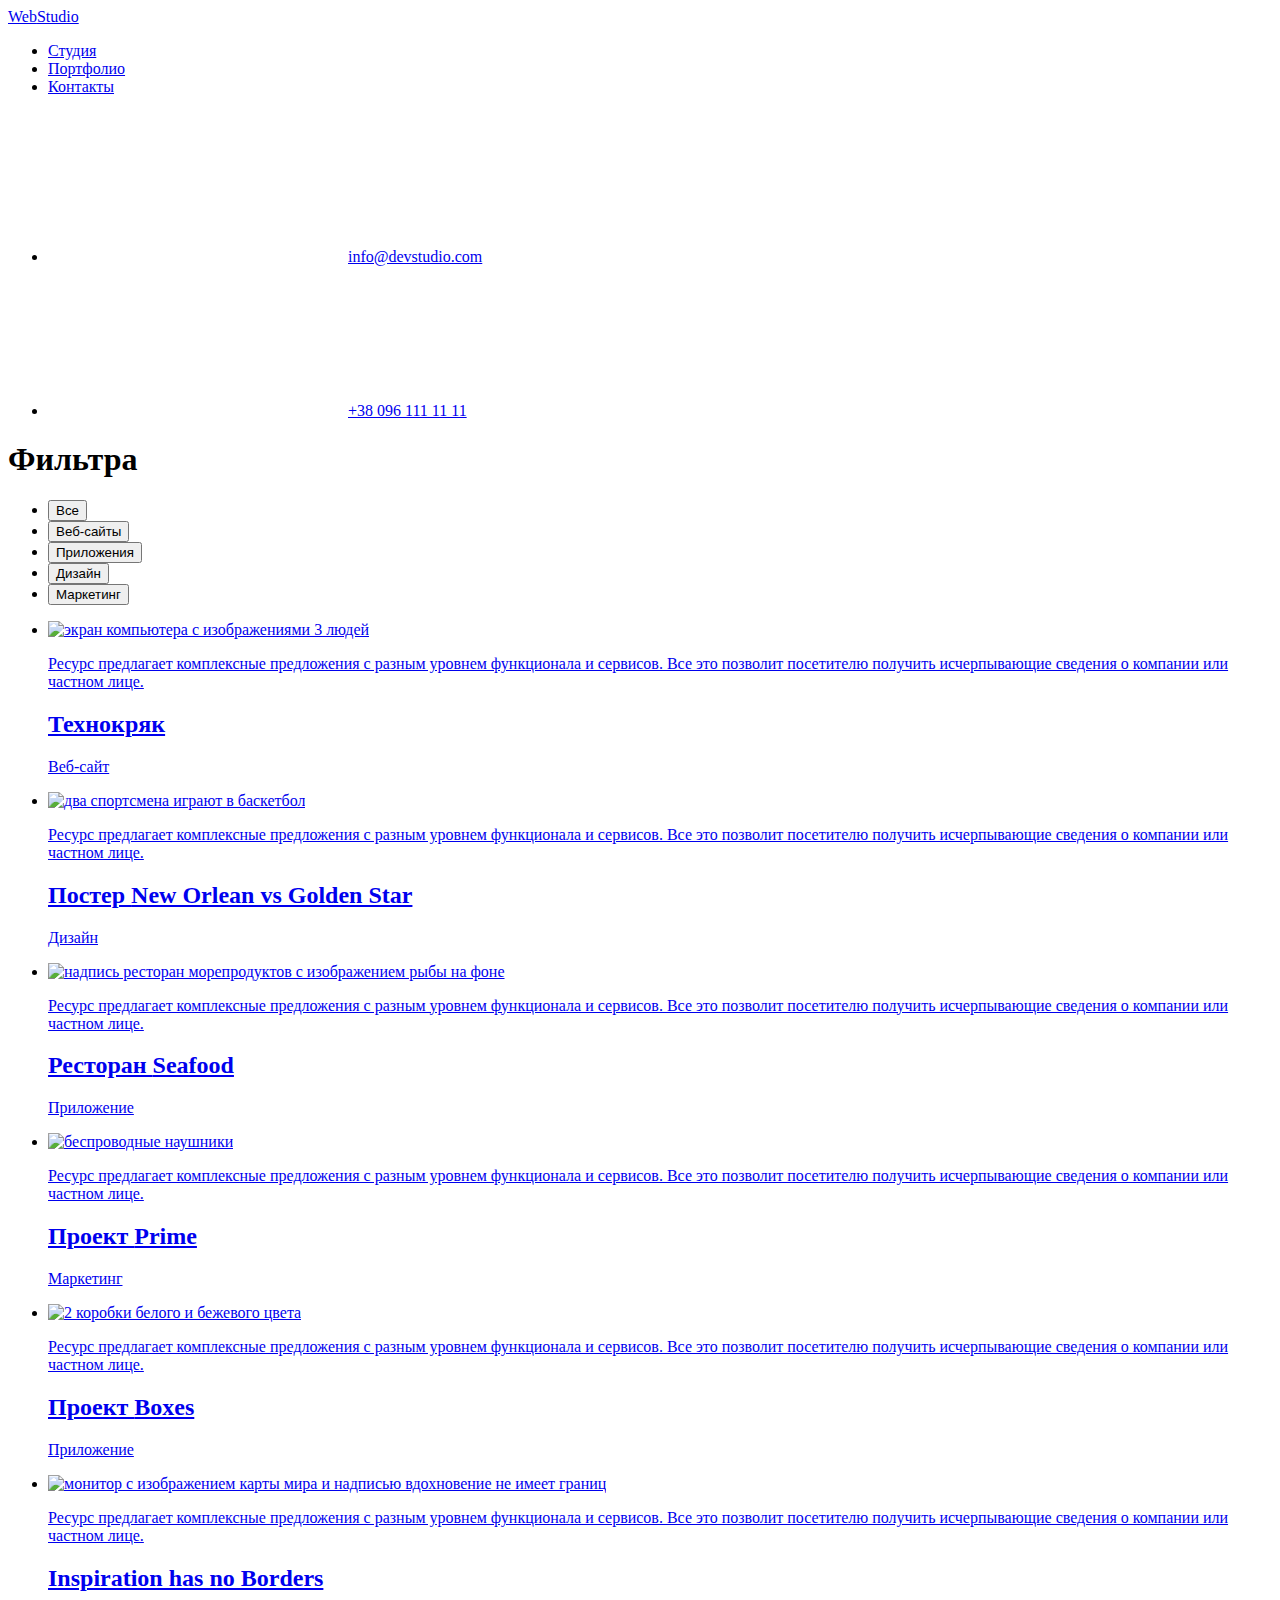
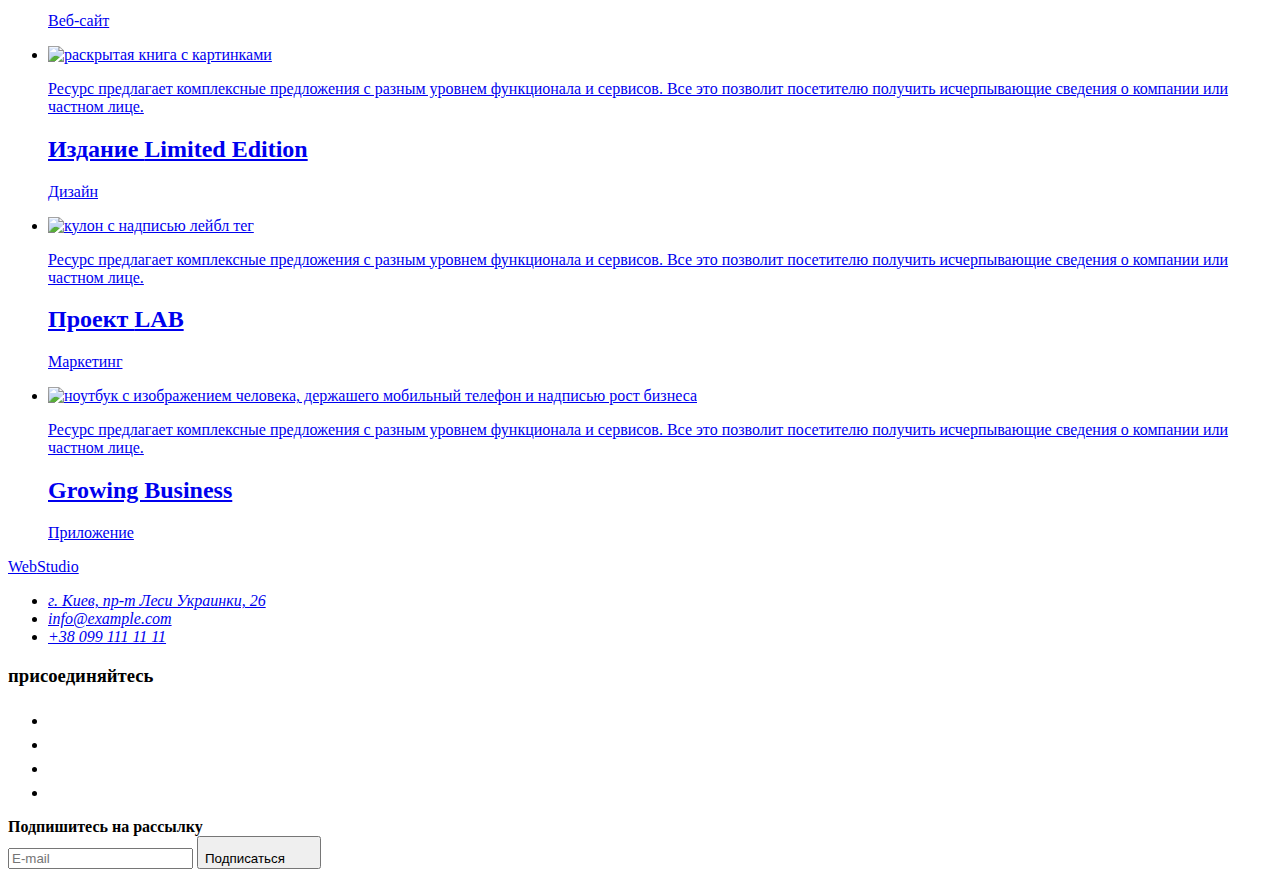
==== portfolio.html @ ca705e02 "Add files via upload" ====
<!DOCTYPE html>
<html lang="ru">

<head>
    <meta charset="UTF-8" />
    <meta http-equiv="X-UA-Compatible" content="IE=edge" />
    <meta name="viewport" content="width=device-width, initial-scale=1.0" />
    <title>Portfolio</title>
    <link rel="preconnect" href="https://fonts.googleapis.com">
    <link rel="preconnect" href="https://fonts.gstatic.com" crossorigin>
    <link rel="stylesheet"
        href="https://fonts.googleapis.com/css2?family=Montserrat:wght@400;700&family=Raleway:wght@700&family=Roboto:wght@400;500;700;900&display=swap">
    <link rel="stylesheet" href="https://cdnjs.cloudflare.com/ajax/libs/modern-normalize/1.1.0/modern-normalize.min.css"
        integrity="sha512-wpPYUAdjBVSE4KJnH1VR1HeZfpl1ub8YT/NKx4PuQ5NmX2tKuGu6U/JRp5y+Y8XG2tV+wKQpNHVUX03MfMFn9Q=="
        crossorigin="anonymous" referrerpolicy="no-referrer" />
    <link rel="stylesheet" href="./css/main.min.css">
</head>

<body class="page">
    <header class="header">
        <div class="div-header container">
            <a href="#" lang="en" class="header-logo-primary logo-primary">Web<span
                    class="logo-secondary_theme_dark">Studio</span></a>
            <nav class="site-nav">
                <ul class="nav-list">
                    <li class="nav-list__item"><a href="./index.html" class="nav-list__link">Студия</a></li>
                    <li class="nav-list__item underline"><a href="./portfolio.html"
                            class="nav-list__link current">Портфолио</a>
                    </li>
                    <li class="nav-list__item"><a href="#" class="nav-list__link">Контакты</a></li>
                </ul>
            </nav>
            <ul class="contacts">
                <li class="nav-list__item"><a href="mailto:info@devstudio.com" class="contact-link"><svg
                            class="contact-icon mail">
                            <use href="./images/icons.svg#icon-email">
                            </use>
                        </svg>info@devstudio.com</a></li>
                <li class="nav-list__item"><a href="tel:+380961111111" class="contact-link"><svg
                            class="contact-icon phone">
                            <use href="./images/icons.svg#icon-smartphone"></use>
                        </svg>+38 096 111 11 11</a></li>
            </ul>
        </div>
    </header>
    <main>
        <section class="portfolio-section section">
            <div class="container">
                <h1 class="visually-hidden">Фильтра</h1>
                <ul class="list-btn">
                    <li class="list-item-btn">
                        <button class="btn-item all" type="button">Все</button>
                    </li>
                    <li class="list-item-btn">
                        <button class="btn-item" type="button">Веб-сайты</button>
                    </li>
                    <li class="list-item-btn">
                        <button class="btn-item" type="button">Приложения</button>
                    </li>
                    <li class="list-item-btn">
                        <button class="btn-item" type="button">Дизайн</button>
                    </li>
                    <li class="list-item-btn">
                        <button class="btn-item" type="button">Маркетинг</button>
                    </li>
                </ul>
                <ul class="list-preview-items">
                    <li class="preview-item">
                        <a href="#" class="preview-link">
                            <div class="preview-img-desc-wrapper">
                                <img class="preview-img" src="./images/work-1-img.jpg"
                                    alt="экран компьютера с изображениями 3 людей" width="370" height="294">
                                <p class="overlay">Ресурс предлагает комплексные предложения с разным уровнем
                                    функционала и сервисов.
                                    Все это позволит посетителю получить
                                    исчерпывающие сведения о компании или частном лице.
                                </p>
                            </div>
                            <div class="preview-desc">
                                <h2 class="preview-title">Технокряк</h2>
                                <p class="preview-text">Веб-сайт</p>
                            </div>
                        </a>
                    </li>
                    <li class="preview-item">
                        <a href="#" class="preview-link">
                            <div class="preview-img-desc-wrapper">
                                <img class="preview-img" src="./images/work-2-img.jpg"
                                    alt="два спортсмена играют в баскетбол" width="370" height="294">
                                <p class="overlay">Ресурс предлагает комплексные предложения с разным уровнем
                                    функционала и сервисов.
                                    Все это позволит посетителю получить
                                    исчерпывающие сведения о компании или частном лице.
                                </p>
                            </div>
                            <div class="preview-desc">
                                <h2 class="preview-title">Постер <span lang="en">New Orlean vs Golden Star</span></h2>
                                <p class="preview-text">Дизайн</p>
                            </div>
                        </a>
                    </li>
                    <li class="preview-item">
                        <a href="#" class="preview-link">
                            <div class="preview-img-desc-wrapper">
                                <img class="preview-img" src="./images/work-3-img.jpg"
                                    alt="надпись ресторан морепродуктов с изображением рыбы на фоне" width="370"
                                    height="294">
                                <p class="overlay">Ресурс предлагает комплексные предложения с разным уровнем
                                    функционала и сервисов.
                                    Все это позволит посетителю получить
                                    исчерпывающие сведения о компании или частном лице.
                                </p>
                            </div>
                            <div class="preview-desc">
                                <h2 class="preview-title">Ресторан <span lang="en">Seafood</span></h2>
                                <p class="preview-text">Приложение</p>
                            </div>
                        </a>
                    </li>
                    <li class="preview-item">
                        <a href="#" class="preview-link">
                            <div class="preview-img-desc-wrapper">
                                <img class="preview-img" src="./images/work-4-img.jpg" alt="беспроводные наушники"
                                    width="370" height="294">
                                <p class="overlay">Ресурс предлагает комплексные предложения с разным уровнем
                                    функционала и сервисов.
                                    Все это позволит посетителю получить
                                    исчерпывающие сведения о компании или частном лице.
                                </p>
                            </div>
                            <div class="preview-desc">
                                <h2 class="preview-title">Проект <span lang="en">Prime</span></h2>
                                <p class="preview-text">Маркетинг</p>
                            </div>
                        </a>
                    </li>
                    <li class="preview-item">
                        <a href="#" class="preview-link">
                            <div class="preview-img-desc-wrapper">
                                <img class="preview-img" src="./images/work-5-img.jpg"
                                    alt="2 коробки белого и бежевого цвета" width="370" height="294">
                                <p class="overlay">Ресурс предлагает комплексные предложения с разным уровнем
                                    функционала и сервисов.
                                    Все это позволит посетителю получить
                                    исчерпывающие сведения о компании или частном лице.
                                </p>
                            </div>
                            <div class="preview-desc">
                                <h2 class="preview-title">Проект <span lang="en">Boxes</span></h2>
                                <p class="preview-text">Приложение</p>
                            </div>
                        </a>
                    </li>
                    <li class="preview-item">
                        <a href="#" class="preview-link">
                            <div class="preview-img-desc-wrapper">
                                <img class="preview-img" src="./images/work-6-img.jpg"
                                    alt="монитор с изображением карты мира и надписью вдохновение не имеет границ"
                                    width="370" height="294">
                                <p class="overlay">Ресурс предлагает комплексные предложения с разным уровнем
                                    функционала и сервисов.
                                    Все это позволит посетителю получить
                                    исчерпывающие сведения о компании или частном лице.
                                </p>
                            </div>
                            <div class="preview-desc">
                                <h2 class="preview-title" lang="en">Inspiration has no Borders</h2>
                                <p class="preview-text">Веб-сайт</p>
                            </div>
                        </a>
                    </li>
                    <li class="preview-item">
                        <a href="#" class="preview-link">
                            <div class="preview-img-desc-wrapper">
                                <img class="preview-img" src="./images/work-7-img.jpg"
                                    alt="раскрытая книга с картинками" width="370" height="294">
                                <p class="overlay">Ресурс предлагает комплексные предложения с разным уровнем
                                    функционала и сервисов.
                                    Все это позволит посетителю получить
                                    исчерпывающие сведения о компании или частном лице.
                                </p>
                            </div>
                            <div class="preview-desc">
                                <h2 class="preview-title">Издание <span lang="en">Limited Edition</span></h2>
                                <p class="preview-text">Дизайн</p>
                            </div>
                        </a>
                    </li>
                    <li class="preview-item">
                        <a href="#" class="preview-link">
                            <div class="preview-img-desc-wrapper">
                                <img class="preview-img" src="./images/work-8-img.jpg" alt="кулон с надписью лейбл тег"
                                    width="370" height="294">
                                <p class="overlay">Ресурс предлагает комплексные предложения с разным уровнем
                                    функционала и сервисов.
                                    Все это позволит посетителю получить
                                    исчерпывающие сведения о компании или частном лице.
                                </p>
                            </div>
                            <div class="preview-desc">
                                <h2 class="preview-title">Проект <span lang="en">LAB</span></h2>
                                <p class="preview-text">Маркетинг</p>
                            </div>
                        </a>
                    </li>
                    <li class="preview-item">
                        <a href="#" class="preview-link">
                            <div class="preview-img-desc-wrapper">
                                <img class="preview-img" src="./images/work-9-img.jpg"
                                    alt="ноутбук с изображением человека, держашего мобильный телефон и надписью рост бизнеса"
                                    width="370" height="294">
                                <p class="overlay">Ресурс предлагает комплексные предложения с разным уровнем
                                    функционала и сервисов.
                                    Все это позволит посетителю получить
                                    исчерпывающие сведения о компании или частном лице.
                                </p>
                            </div>
                            <div class="preview-desc">
                                <h2 class="preview-title" lang="en">Growing Business</h2>
                                <p class="preview-text">Приложение</p>
                            </div>
                        </a>
                    </li>
                </ul>
            </div>
        </section>
    </main>
    <footer class="footer">
        <div class="container footer-container">
            <div class="footer-adress">
                <a href="./index.html" class="footer-logo-primary logo-primary">Web<span
                        class="logo-secondary_theme_light">Studio</span></a>
                <address>
                    <ul class="footer-list-links">
                        <li class="footer-link footer-item">
                            <a href="https://inlnk.ru/emY8E0" target="_blank" rel="noopener noreferrer"
                                class="adress">г.
                                Киев, пр-т
                                Леси Украинки,
                                26</a>
                        </li>
                        <li class="footer-item"><a class="footer-link"
                                href="mailto:info@example.com">info@example.com</a>
                        </li>
                        <li class="footer-item"><a href="tel:+380991111111" class="footer-link">+38 099 111 11 11</a>
                        </li>
                    </ul>
                </address>
            </div>
            <div class="footer-social">
                <h3 class="footer-social-title">присоединяйтесь</h3>
                <ul class="footer-social-list social-list">
                    <li class="social-list-item">
                        <a href="" class="footer-social-link social-link">
                            <svg class="footer-social-icon" width="20" height="20">
                                <use href="./images/icons.svg#icon-instagram"></use>
                            </svg>
                        </a>
                    </li>
                    <li class="social-list-item">
                        <a href="" class="footer-social-link social-link">
                            <svg class="footer-social-icon" width="20" height="20">
                                <use href="./images/icons.svg#icon-twitter"></use>
                            </svg>
                        </a>
                    </li>
                    <li class="social-list-item">
                        <a href="" class="footer-social-link social-link">
                            <svg class="footer-social-icon" width="20" height="20">
                                <use href="./images/icons.svg#icon-facebook"></use>
                            </svg>
                        </a>
                    </li>
                    <li class="social-list-item">
                        <a href="" class="footer-social-link social-link">
                            <svg class="footer-social-icon" width="20" height="20">
                                <use href="./images/icons.svg#icon-linkedin"></use>
                            </svg>
                        </a>
                    </li>
                </ul>
            </div>
            <div class="footer-form-wrapper">
                <form class="footer-form-subscribe">
                    <b class="footer-form-title">Подпишитесь на рассылку</b>
                    <div class="footer-form-input-wrapper">
                        <input class="footer-form-input" name="email" type="email" placeholder="E-mail" required>
                        <button type="submit" class="footer-submit-btn modal-btn">Подписаться
                            <svg class="footer-form-icon" width="24" height="24">
                                <use href="./images/icons.svg#icon-icon-send"></use>
                            </svg>
                        </button>
                    </div>
                </form>
            </div>
        </div>
    </footer>
</body>

</html>
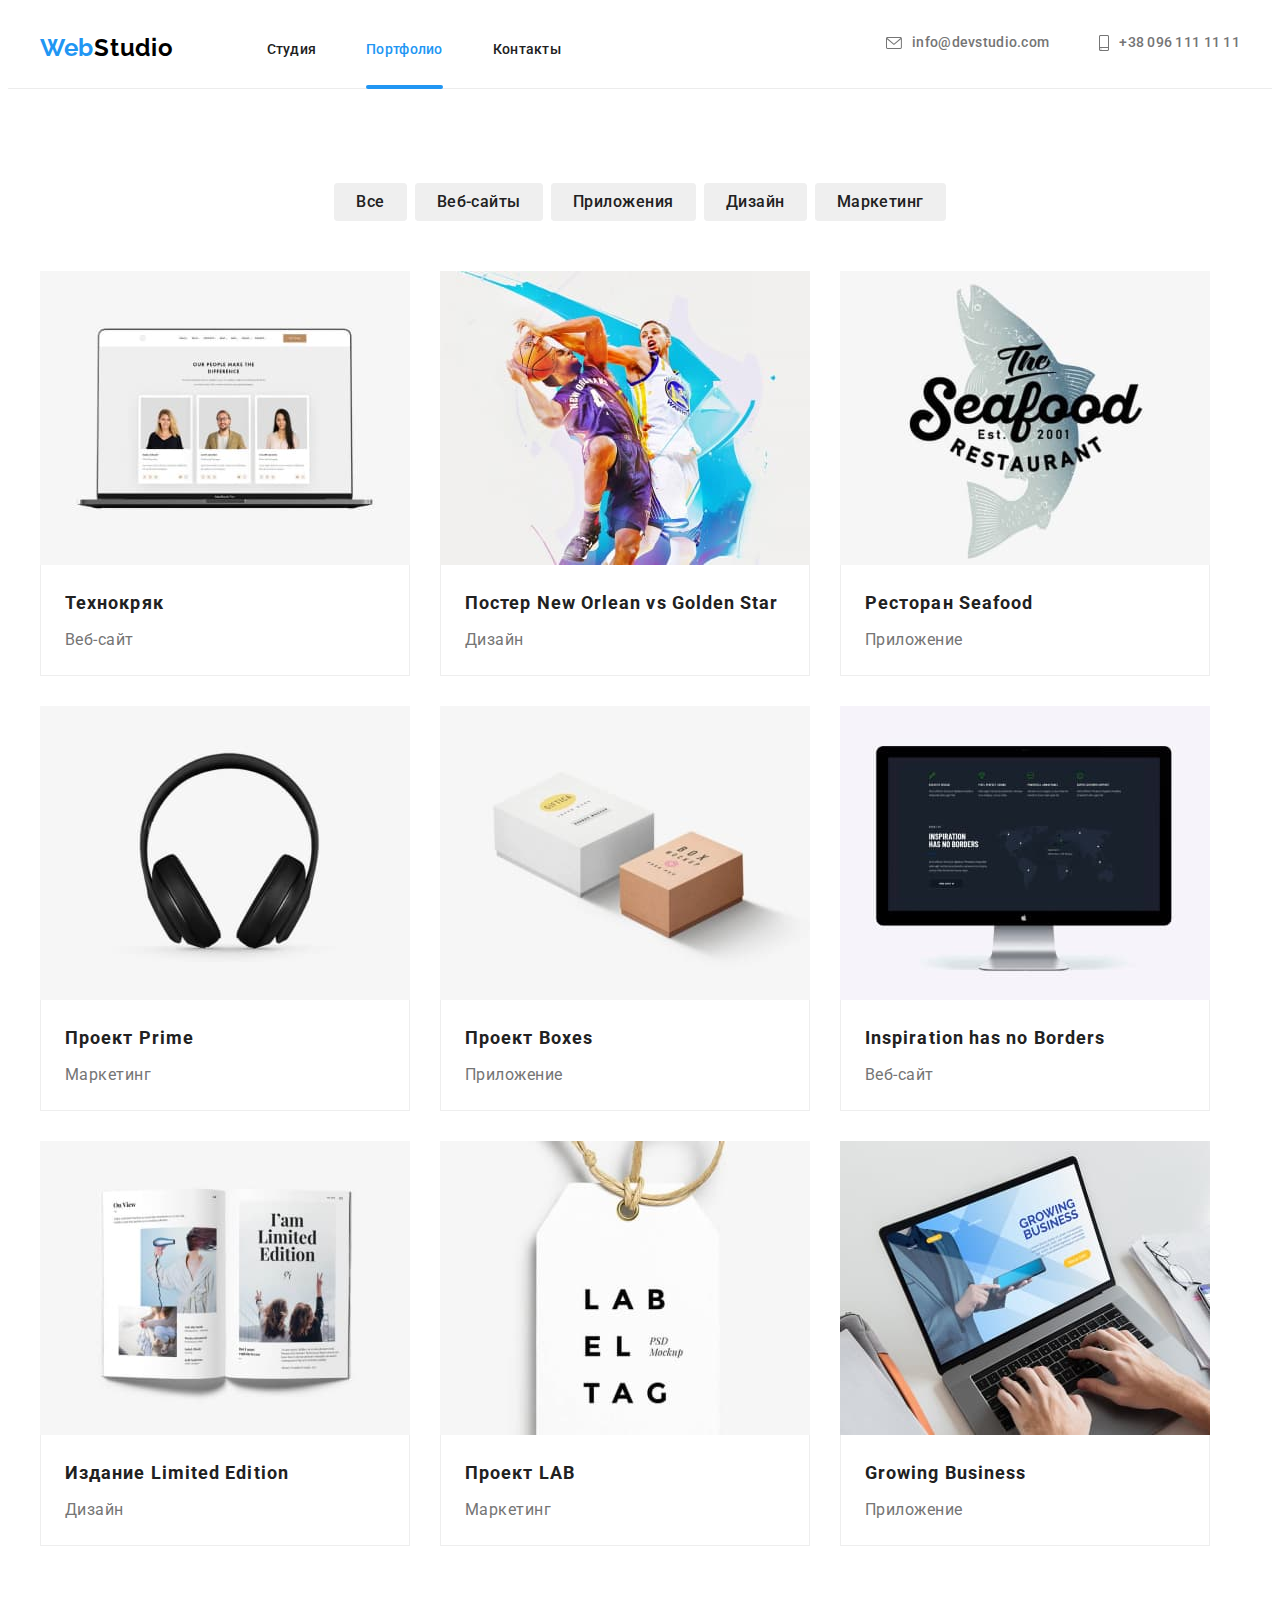
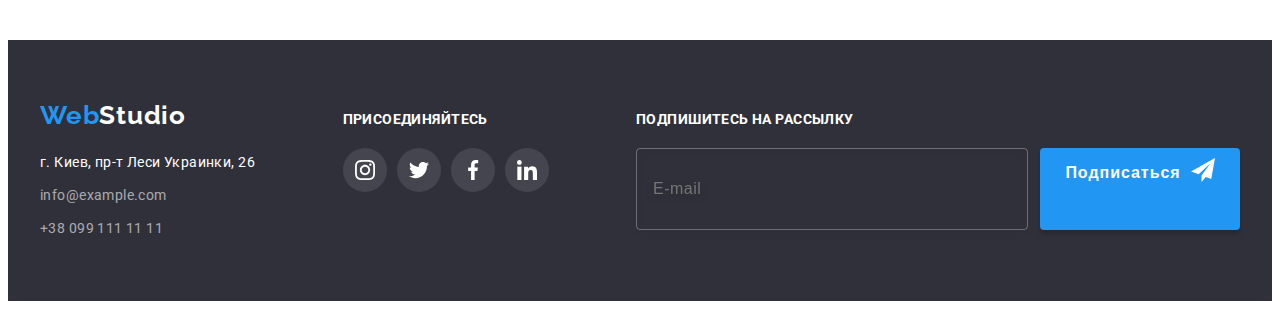
==== commit bd3b7b54: "header" ====
--- a/portfolio.html
+++ b/portfolio.html
@@ -25,13 +25,17 @@
                 <ul class="nav-list">
                     <li class="nav-list__item"><a href="./index.html" class="nav-list__link">Студия</a></li>
                     <li class="nav-list__item underline"><a href="./portfolio.html"
-                            class="nav-list__link current">Портфолио</a>
-                    </li>
+                            class="nav-list__link current">Портфолио</a></li>
                     <li class="nav-list__item"><a href="#" class="nav-list__link">Контакты</a></li>
                 </ul>
             </nav>
+            <button type="button" class="mobile-menu-btn" data-menu-open>
+                <svg class="mobile-menu-btn__icon" width="40" height="40">
+                    <use href="./images/icons.svg#burger-menu-icon"></use>
+                </svg>
+            </button>
             <ul class="contacts">
-                <li class="nav-list__item"><a href="mailto:info@devstudio.com" class="contact-link"><svg
+                <li class="nav-list__item mail-item"><a href="mailto:info@devstudio.com" class="contact-link"><svg
                             class="contact-icon mail">
                             <use href="./images/icons.svg#icon-email">
                             </use>
@@ -41,6 +45,36 @@
                             <use href="./images/icons.svg#icon-smartphone"></use>
                         </svg>+38 096 111 11 11</a></li>
             </ul>
+        </div>
+
+        <div class="mobile-menu" data-menu>
+            <div class="container mobile-menu__container">
+                <button type="button" class="mobile-menu__close-btn" data-menu-close>
+                    <svg class="mobile-menu__close-icon" width="40" height="40">
+                        <use href="./images/icons.svg#icon-close"></use>
+                    </svg>
+                </button>
+                <ul class="mobile-nav-list">
+                    <li class="mobile-nav-list__item"><a href="./index.html" class="mobile-nav-list__link">Студия</a>
+                    </li>
+                    <li class="mobile-nav-list__item"><a href="./portfolio.html"
+                            class="mobile-nav-list__link  mobile-curent">Портфолио</a></li>
+                    <li class="mobile-nav-list__item"><a href="#" class="mobile-nav-list__link">Контакты</a></li>
+                </ul>
+                <ul class="mobile-contacts-list">
+                    <li class="mobile-contacts-list__item"><a href="tel:+380961111111" class="mobile-phone">+38 096 111
+                            11 11</a>
+                    </li>
+                    <li class="mobile-contacts-list__item"><a href="mailto:info@devstudio.com"
+                            class="mobile-email">info@devstudio.com</a></li>
+                </ul>
+                <ul class="mobile-social-list">
+                    <li class="mobile-social-list__item"><a class="mobile-social-list__link" href="">Instagram</a></li>
+                    <li class="mobile-social-list__item"><a class="mobile-social-list__link" href="">Twitter</a></li>
+                    <li class="mobile-social-list__item"><a class="mobile-social-list__link" href="">Facebook</a></li>
+                    <li class="mobile-social-list__item"><a class="mobile-social-list__link" href="">LinkedIn</a></li>
+                </ul>
+            </div>
         </div>
     </header>
     <main>
@@ -295,6 +329,7 @@
             </div>
         </div>
     </footer>
+    <script src="./js/menu.js"></script>
 </body>
 
 </html>--- a/css/main.min.css
+++ b/css/main.min.css
@@ -0,0 +1,2 @@
+:root{--primary-font-family: "Roboto", sans-serif;--secondary-font-family: "Raleway", sans-serif;--primary-text-color-dark: #212121;--secondary-text-color-dark: #757575;--primary-text-color-light: #ffffff;--secondary-text-color-light: rgba(255, 255, 255, 0.6);--primary-bgc-dark: #2f303a;--secondary-bgc-light: #f5f4fa;--accent-color: #2196f3}.visually-hidden{position:absolute;width:1px;height:1px;margin:-1px;padding:0;overflow:hidden;border:0;clip:rect(0 0 0 0)}.page{color:var(--primary-text-color-dark);background-color:var(--primary-text-color-light);font-family:var(--primary-font-family);font-style:normal;font-weight:normal}h1,h2,h3,p,ul{margin-top:0;margin-bottom:0}ul{list-style:none}a{text-decoration:none}.section{padding-top:94px;padding-bottom:94px}.container{width:100%;padding-left:15px;padding-right:15px;margin-right:auto;margin-left:auto}button{cursor:pointer;border-width:0}.modal-btn{padding:10px;min-width:200px;font-weight:bold;font-size:16px;line-height:1.88;letter-spacing:0.06em;color:var(--primary-text-color-light);background-color:var(--accent-color);box-shadow:0px 4px 4px rgba(0,0,0,0.15);border-radius:4px;transition:background-color 250ms cubic-bezier(0.4, 0, 0.2, 1)}.modal-btn:hover,.modal-btn:focus{outline:none;background-color:#188ce8}.hero-title{margin-bottom:30px;font-weight:900;font-size:44px;line-height:1.36;text-transform:uppercase}.title-dark{margin-bottom:50px;font-weight:bold;font-size:36px;line-height:1.17;text-align:center;letter-spacing:0.03em}.social-list{padding-left:0;display:flex;justify-content:center}.social-list-item{margin-right:10px}.social-list-item:last-child{margin-right:0}.social-link{display:flex;justify-content:center;align-items:center;width:44px;height:44px;border-radius:50%;transition:background-color 250ms cubic-bezier(0.4, 0, 0.2, 1)}.social-link:hover,.social-link:focus{background-color:var(--accent-color)}.logo-primary{color:var(--accent-color);font-family:var(--secondary-font-family);font-weight:bold;font-size:26px;line-height:1.19;letter-spacing:0.03em}.backdrop{position:fixed;top:0;left:0;width:100vw;height:100vh;background-color:rgba(0,0,0,0.2);transition:opacity 250ms cubic-bezier(0.4, 0, 0.2, 1),visibility 250ms cubic-bezier(0.4, 0, 0.2, 1)}.backdrop.is-hidden{opacity:0;visibility:hidden;pointer-events:none}.modal{position:absolute;top:50%;left:50%;transform:translate(-50%, -50%);width:528px;height:580px;background-color:#fff;padding:40px}.modal-close-btn{position:absolute;top:8px;right:8px;display:flex;justify-content:center;align-items:center;width:30px;height:30px;border-radius:50%;border:1px solid rgba(0,0,0,0.1);background-color:transparent;padding:0}.modal-close-btn:hover .madal-close-icon{fill:#2196F3}.contact-form-title{display:block;margin-bottom:12px;line-height:1.15;text-align:center;letter-spacing:0.03em}.contact-form-name{font-family:var(--primary-font-family);font-style:normal;font-weight:400;font-size:12px;line-height:1.17;letter-spacing:0.01em;color:#757575}.contact-form-field{display:block;height:58px;margin-bottom:10px}.contact-form-input{width:100%;height:40px;border:1px solid rgba(33,33,33,0.2);border-radius:4px;padding-top:11px;padding-bottom:11px;padding-left:42px;transition:border-color 250ms cubic-bezier(0.4, 0, 0.2, 1)}.contact-form-input:focus{outline:none;border-color:var(--accent-color)}.contact-form-input-wrapper{position:relative;display:flex;margin-top:4px}.contact-form-icon{position:absolute;top:50%;left:12px;transform:translateY(-50%);transition:fill 250ms cubic-bezier(0.4, 0, 0.2, 1)}.contact-form-input:focus+.contact-form-icon{fill:var(--accent-color)}.contact-form-checkbox-wrapper{display:flex;justify-content:center;align-items:center;margin-bottom:30px}.contact-form-message{width:100%;height:120px;margin-top:4px;padding:12px 16px;border:1px solid rgba(33,33,33,0.2);border-radius:4px;resize:none;transition:border-color 250ms cubic-bezier(0.4, 0, 0.2, 1)}.contact-form-message:focus{outline:none;border-color:var(--accent-color)}.contact-form-message::placeholder{font-size:12px;color:rgba(117,117,117,0.5)}.message{height:138px;margin-bottom:20px}.contact-form-checkbox-desc{display:flex;align-items:center;font-family:var(--primary-font-family);font-style:normal;font-weight:400;font-size:14px;line-height:1.71;letter-spacing:0.03em;color:var(--secondary-text-color-dark)}.contact-form-checkbox-desc::before{display:inline-block;content:"";margin-right:8px;width:16px;height:15px;border:0.2px solid #212121;border-radius:2px;cursor:pointer;transition:border 250ms cubic-bezier(0.4, 0, 0.2, 1)}.contact-form-checkbox:checked+.contact-form-checkbox-desc::before{background-color:var(--accent-color);background-image:url(../images/icon-features/Vector.svg);background-repeat:no-repeat;background-position:center}.contact-form-checkbox:focus+.contact-form-checkbox-desc::before{border:0.2px solid var(--accent-color)}.contact-form-link{text-decoration-line:underline;color:var(--accent-color)}.contact-form-submit-btn{display:block;margin-left:auto;margin-right:auto}.div-header{display:flex;justify-content:space-between;align-items:center;padding-left:15px;padding-right:15px}@media screen and (min-width: 480px){.container{width:470px}}@media screen and (min-width: 768px){.container{width:768px}}.header{position:relative;border-bottom:1px solid #ececec}.logo-secondary_theme_dark{color:#000000}@media screen and (max-width: 767px){.nav-list{display:none}.contacts{display:none}.header-logo-primary{padding-top:16px;padding-bottom:16px;font-size:24px;line-height:1.17}.mobile-menu-btn{background-color:transparent;border:none;padding:0;line-height:0}.mobile-menu-btn__icon{fill:#000000}.mobile-menu-btn:hover .mobile-menu-btn__icon{fill:#2196F3}.mobile-menu{position:absolute;top:0;left:0;width:100%;height:100vh;overflow:auto;background-color:var(--primary-text-color-light);z-index:2;opacity:0;visibility:hidden;pointer-events:none;transition:opacity 250ms cubic-bezier(0.4, 0, 0.2, 1),visibility 250ms cubic-bezier(0.4, 0, 0.2, 1)}.mobile-menu.is-open{opacity:1;visibility:visible;pointer-events:auto;padding-bottom:48px}.mobile-menu__close-btn{position:absolute;top:10px;right:15px;background-color:transparent;border:none;padding:0;line-height:0;transition:fill 250ms cubic-bezier(0.4, 0, 0.2, 1)}.mobile-menu__close-btn:hover .mobile-menu__close-icon,.mobile-menu__close-btn:focus .mobile-menu__close-icon{fill:#2196F3}.mobile-menu__container{position:relative;display:flex;flex-direction:column;justify-content:space-between;height:100%;padding-top:48px;padding-bottom:48px}.mobile-nav-list__item:not(:last-child){margin-bottom:32px}.mobile-nav-list__link{font-family:'Roboto';font-style:normal;font-weight:500;font-size:40px;line-height:1.18;letter-spacing:0.02em;color:#212121}.mobile-curent{color:var(--accent-color)}.mobile-contacts-list{margin-top:302px;margin-bottom:64px}.mobile-contacts-list__item:not(:last-child){margin-bottom:32px}.mobile-social-list{display:flex;align-items:center}.mobile-social-list__item:not(:last-child){padding-right:10px;margin-right:9px;border-right:1px solid rgba(33,33,33,0.2)}.mobile-social-list__link{font-weight:500;font-size:18px;line-height:1.22;letter-spacing:0.02em;color:var(--accent-color)}.mobile-phone{font-weight:500;font-size:34px;line-height:1.18;letter-spacing:0.02em;color:var(--accent-color)}.mobile-email{font-weight:500;font-size:24px;line-height:1.67;letter-spacing:0.02em;color:var(--secondary-text-color-dark)}}@media screen and (min-width: 768px){.mobile-menu-btn{display:none}.mail{width:14px;height:10px}.phone{width:10px;height:14px}.mobile-menu{display:none}.header{position:relative;border-bottom:1px solid #ececec}.header-logo-primary{padding-top:26px;padding-bottom:26px;margin-right:88px;font-size:24px;line-height:1.17}.nav-list{display:flex;padding-left:0;align-items:center;margin-right:84px}.nav-list__item:not(:last-child){margin-right:50px}.underline ::after{content:"";width:100%;height:4px;position:absolute;bottom:0;left:0;background:var(--accent-color);border-radius:2px}.nav-list__link{padding-top:32px;padding-bottom:32px;color:inherit;font-family:inherit;font-weight:500;font-size:14px;line-height:1.14;letter-spacing:0.02em;transition:color 250ms cubic-bezier(0.4, 0, 0.2, 1)}.nav-list__link:hover,.nav-list__link:focus{color:var(--accent-color)}.current{position:relative}.nav-list .current{color:var(--accent-color)}.contacts{padding-left:0}.contact-link{display:flex;align-items:center;color:var(--secondary-text-color-dark);font-family:inherit;font-weight:500;font-size:12px;line-height:1.17;letter-spacing:0.02em;transition:color 250ms cubic-bezier(0.4, 0, 0.2, 1)}.contact-link:not(:last-child){margin-bottom:10px}.contact-link:hover,.contact-link:focus{color:var(--accent-color)}.mail-item{margin-bottom:10px}.contact-icon{fill:currentColor;margin-right:10px;transition:background-color 250ms cubic-bezier(0.4, 0, 0.2, 1),box-shadow 250ms cubic-bezier(0.4, 0, 0.2, 1)}.contact-icon:hover,.contact-icon:focus{background-color:#2196f3;box-shadow:0px 4px 4px rgba(0,0,0,0.25)}}@media screen and (min-width: 1200px){.container{width:1200px}.header{border-bottom:1px solid #ececec}.div-header{display:flex;align-items:center}.header-logo-primary{margin-right:93px}.logo-secondary_theme_dark{color:#000000}.nav-list{display:flex;padding-left:0}.nav-list__item:not(:last-child){margin-right:50px}.underline ::after{content:"";width:100%;height:4px;position:absolute;bottom:0;left:0;background:var(--accent-color);border-radius:2px}.nav-list__link{padding-top:32px;padding-bottom:32px;color:inherit;font-family:inherit;font-weight:500;font-size:14px;line-height:1.14;letter-spacing:0.02em;transition:color 250ms cubic-bezier(0.4, 0, 0.2, 1)}.nav-list__link:hover,.nav-list__link:focus{color:var(--accent-color)}.current{position:relative}.nav-list .current{color:var(--accent-color)}.contacts{display:flex;padding-left:0;margin-left:auto}.contact-link{color:var(--secondary-text-color-dark);font-family:inherit;font-weight:500;font-size:14px;line-height:1.14;letter-spacing:0.02em;transition:color 250ms cubic-bezier(0.4, 0, 0.2, 1)}.contact-link:hover,.contact-link:focus{color:var(--accent-color)}.contacts .contact-link{display:flex;align-items:center}.contact-icon{fill:currentColor;margin-right:10px;transition:background-color 250ms cubic-bezier(0.4, 0, 0.2, 1),box-shadow 250ms cubic-bezier(0.4, 0, 0.2, 1)}.contact-icon:hover,.contact-icon:focus{background-color:#2196f3;box-shadow:0px 4px 4px rgba(0,0,0,0.25)}.mail{width:16px;height:12px}.contact-icon.phone{width:10px;height:16px}}.hero{padding-top:200px;padding-bottom:200px;text-align:center;color:var(--primary-text-color-light);margin-right:auto;margin-left:auto;height:600px;max-width:1600px;background-color:#c4c4c4;background-image:linear-gradient(to bottom, rgba(47,48,58,0.4), rgba(47,48,58,0.4)),url(../images/hero-bg/bgi-hero.jpg);background-repeat:no-repeat;background-position:center;background-size:cover;letter-spacing:0.06em}.features-list{display:flex;padding-left:0}.features-list_item{width:270px;margin-right:30px}.features-list_item:last-child{margin-right:0}.features-list_item::before{display:block;content:"";height:120px;margin-bottom:30px;background-size:70px;background-repeat:no-repeat;background-position:center;background-color:#f5f4fa;border-radius:4px}.features-list_item:nth-child(1):before{background-image:url(../images/icon-features/antenna.svg)}.features-list_item:nth-child(2):before{background-image:url(../images/icon-features/clock.svg)}.features-list_item:nth-child(3):before{background-image:url(../images/icon-features/diagram.svg)}.features-list_item:nth-child(4):before{background-image:url(../images/icon-features/astronaut.svg)}.features-list_title{margin-bottom:10px;font-weight:bold;font-size:14px;line-height:1.14;letter-spacing:0.03em;text-transform:uppercase}.features-list_text{color:var(--secondary-text-color-dark);font-size:14px;line-height:1.71;letter-spacing:0.03em}.work-section{padding-bottom:94px}.work-list{display:flex;flex-wrap:wrap;padding:0}.work-list .work-item+.work-item{margin-left:30px}.work-thumb{position:relative;height:294px}.work-desc{position:absolute;bottom:0%;left:50%;transform:translate(-50%, 0%);width:100%;height:70px;padding:27px 0px;font-weight:bold;font-size:14px;line-height:1.14;text-align:center;letter-spacing:0.03em;text-transform:uppercase;color:var(--primary-text-color-light);background:rgba(47,48,58,0.8)}.team-box{background-color:var(--secondary-bgc-light)}.team-list{display:flex;flex-wrap:wrap;padding-left:0;margin-top:-30px;margin-left:-30px}.team-list .team-list-item+.team-list-item{margin-left:30px}.team-list-item{margin-top:30px;margin-left:30px;box-shadow:0px 1px 3px rgba(0,0,0,0.12),0px 1px 1px rgba(0,0,0,0.14),0px 2px 1px rgba(0,0,0,0.2);border-radius:0px 0px 4px 4px;background-color:var(--primary-text-color-light)}.users{text-align:center;padding-top:30px;padding-bottom:30px}.user-name{margin-bottom:10px;font-weight:500;font-size:16px;line-height:1.19;letter-spacing:0.03em}.user-desc{color:var(--secondary-text-color-dark);font-size:16px;line-height:1.19;letter-spacing:0.03em}.social-list-links{margin-top:16px}.card-link{background-color:transparent}.social-icon{fill:#afb1b8;transition:fill 250ms cubic-bezier(0.4, 0, 0.2, 1)}.social-link:hover .social-icon,.social-link:focus .social-icon{fill:var(--primary-text-color-light)}.clients-list-links{padding-left:0;display:flex;justify-content:center}.client-list-item{margin-right:30px;width:170px;height:92px}.client-list-item:last-child{margin-right:0}.client-link{display:flex;justify-content:center;align-items:center;width:100%;height:100%;border:1px solid #afb1b8;box-sizing:border-box;border-radius:4px;transition:border-color 250ms cubic-bezier(0.4, 0, 0.2, 1)}.client-link:hover,.client-link:focus{outline:none;border-color:var(--accent-color)}.client-icon{fill:#afb1b8;transition:fill 250ms cubic-bezier(0.4, 0, 0.2, 1)}.client-link:hover .client-icon,.client-link:focus .client-icon{fill:var(--accent-color)}.btn-item{font-family:inherit;font-weight:500;font-size:16px;line-height:1.63;padding:6px 22px;color:var(--primary-text-color-dark);border-radius:4px;letter-spacing:0.03em;transition:color 250ms cubic-bezier(0.4, 0, 0.2, 1),background-color 250ms cubic-bezier(0.4, 0, 0.2, 1),box-shadow 250ms cubic-bezier(0.4, 0, 0.2, 1)}.btn-item:hover,.btn-item:focus{color:var(--primary-text-color-light);background-color:var(--accent-color);box-shadow:0px 3px 1px rgba(0,0,0,0.1),0px 1px 2px rgba(0,0,0,0.08),0px 2px 2px rgba(0,0,0,0.12)}.list-btn{display:flex;justify-content:center;padding-left:0;margin-bottom:50px}.list-item-btn{margin-right:8px;background-color:var(--secondary-bgc-light);border-radius:4px}.list-item-btn:last-child{margin-right:0}.list-preview-items{display:flex;flex-wrap:wrap;flex-basis:calc((100% - 90px) / 3);padding-left:0;margin-top:-30px;margin-left:-30px}.preview-item{margin-top:30px;margin-left:30px}.preview-title{color:var(--primary-text-color-dark);font-weight:bold;font-size:18px;line-height:2;letter-spacing:0.06em}.preview-text{color:var(--secondary-text-color-dark);font-family:inherit;font-size:16px;line-height:1.88;letter-spacing:0.03em}.preview-link{display:block;background-color:#ffffff;transition:box-shadow 250ms cubic-bezier(0.4, 0, 0.2, 1)}.preview-link:hover{box-shadow:0px 1px 1px rgba(0,0,0,0.12),0px 4px 4px rgba(0,0,0,0.06),1px 4px 6px rgba(0,0,0,0.16)}.preview-img{display:block;max-width:100%;height:auto}.preview-img-desc-wrapper{position:relative;overflow:hidden}.overlay{position:absolute;top:0;left:0;width:100%;height:100%;font-family:var(--primary-font-family);font-weight:400;font-size:18px;line-height:1.56;letter-spacing:0.03em;color:var(--primary-text-color-light);background-color:rgba(33,150,243,0.9);padding:63px 24px;overflow:auto;transform:translateY(100%);transition:transform 250ms cubic-bezier(0.4, 0, 0.2, 1)}.preview-link:hover .overlay,.preview-link:focus .overlay{transform:translateY(0%)}.preview-desc{padding:20px 24px;border-right:1px solid #eeeeee;border-bottom:1px solid #eeeeee;border-left:1px solid #eeeeee}.preview-title{margin-bottom:4px}.footer{padding-top:60px;padding-bottom:60px;background-color:var(--primary-bgc-dark)}.footer-container{display:flex;align-items:baseline;justify-content:space-between}.footer-logo-primary{display:block;margin-bottom:20px}.logo-secondary_theme_light{color:var(--primary-text-color-light)}address{list-style:none}.footer-list-links{padding-left:0;font-style:normal}.adress{color:var(--primary-text-color-light);font-size:14px;line-height:1.71;letter-spacing:0.03em;transition:color 250ms cubic-bezier(0.4, 0, 0.2, 1)}.adress:hover,.adress:focus{color:var(--accent-color)}.footer-item:not(:last-child){margin-bottom:9px}.footer-link{color:rgba(255,255,255,0.6);font-size:14px;line-height:1.71;letter-spacing:0.03em;transition:color 250ms cubic-bezier(0.4, 0, 0.2, 1)}.footer-link:hover,.footer-link:focus{color:var(--accent-color)}.footer-social-title{margin-bottom:20px;font-weight:bold;font-size:14px;line-height:1.14;letter-spacing:0.03em;text-transform:uppercase;color:#ffffff}.footer-social-link{fill:var(--primary-text-color-light);background-color:rgba(255,255,255,0.1)}.footer-form-title{display:block;margin-bottom:20px;font-weight:bold;font-size:14px;line-height:1.14;letter-spacing:0.03em;text-transform:uppercase;color:#ffffff}.footer-form-input-wrapper{display:flex;justify-content:center}.footer-form-input{width:358px;height:50px;padding:15px 16px;margin-right:12px;font-weight:400;font-size:16px;line-height:1.25;letter-spacing:0.03em;background-color:transparent;border:1px solid rgba(255,255,255,0.3);filter:drop-shadow(0px 4px 4px rgba(0,0,0,0.15));border-radius:4px;color:rgba(255,255,255,0.6)}.footer-submit-btn{display:flex;justify-content:center}.footer-form-icon{fill:var(--primary-text-color-light);margin-left:10px}
+/*# sourceMappingURL=main.min.css.map */